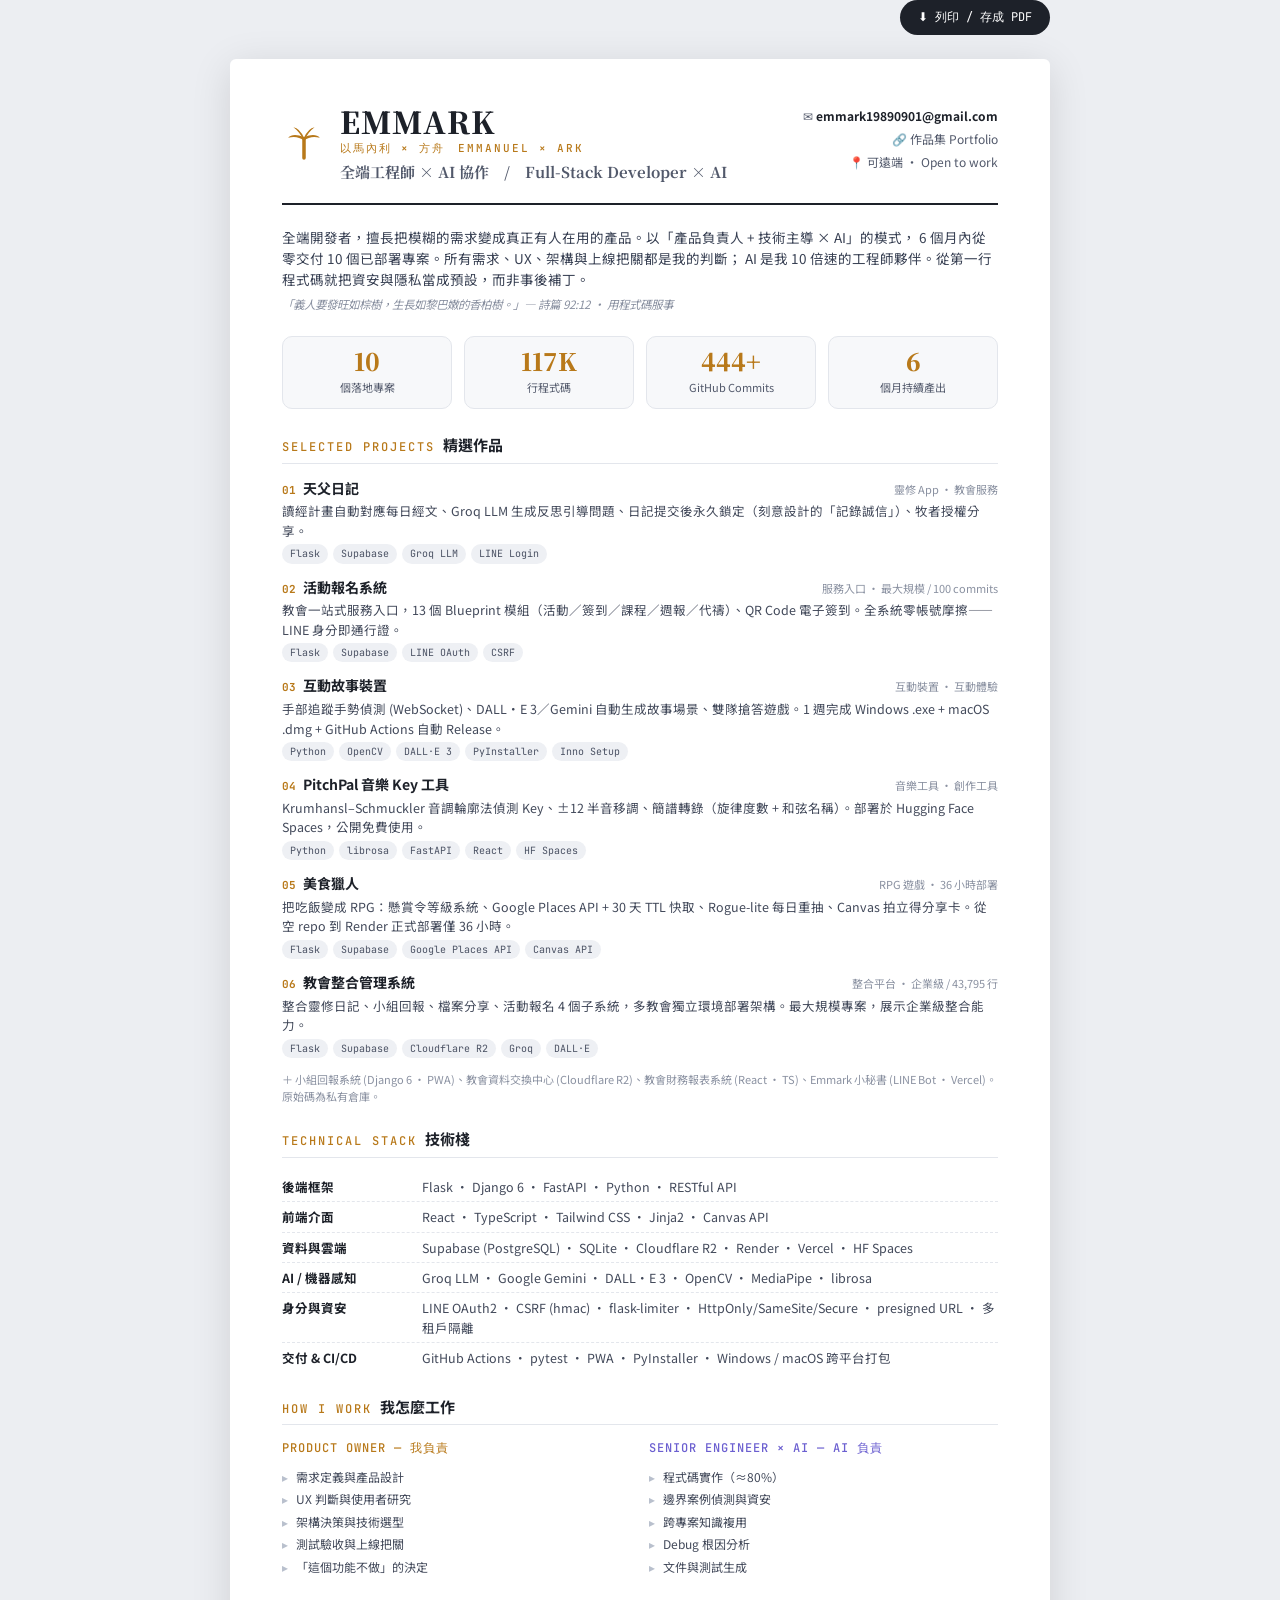
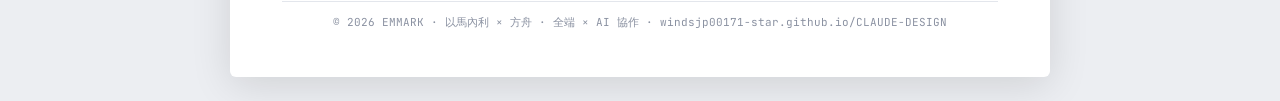
==== resume.html @ 955e8c06 "feat: 新增 LinkedIn 簡歷文案與一頁式可列印履歷 - linkedin-profile.md：LinkedIn 各區塊可複製文案（標題/關於/經歷/專案/技能） - resume.htm" ====
<!DOCTYPE html>
<html lang="zh-Hant">
<head>
<meta charset="utf-8">
<meta name="viewport" content="width=device-width, initial-scale=1">
<title>EMMARK · 履歷 — 全端工程師 × AI 協作</title>
<meta name="description" content="EMMARK 履歷 — 全端工程師 × AI 協作。6 個月 10 個部署專案、117K 行程式碼。">
<link rel="preconnect" href="https://fonts.googleapis.com">
<link rel="preconnect" href="https://fonts.gstatic.com" crossorigin>
<link href="https://fonts.googleapis.com/css2?family=JetBrains+Mono:wght@500&family=Noto+Sans+TC:wght@300;400;500;700&family=Noto+Serif+TC:wght@700;900&display=swap" rel="stylesheet">
<style>
  :root{
    --amber:#b8791a; --ink:#1d2129; --sub:#52596b; --line:#e3e6ec;
    --bg:#ffffff; --soft:#f7f8fa; --chip:#eef0f4;
  }
  *{margin:0;padding:0;box-sizing:border-box;}
  html{-webkit-print-color-adjust:exact;print-color-adjust:exact;}
  body{background:#eceef2;font-family:'Noto Sans TC',-apple-system,BlinkMacSystemFont,sans-serif;color:var(--ink);line-height:1.55;}
  .page{
    max-width:820px;margin:24px auto;background:var(--bg);
    padding:46px 52px;box-shadow:0 8px 40px rgba(0,0,0,.12);border-radius:6px;
  }
  /* ---- Header ---- */
  header{display:flex;justify-content:space-between;align-items:flex-start;gap:24px;
    border-bottom:2px solid var(--ink);padding-bottom:20px;margin-bottom:22px;}
  .brand{display:flex;align-items:center;gap:14px;}
  .palm{flex:0 0 auto;width:44px;height:44px;}
  .name{font-family:'Noto Serif TC',serif;font-weight:900;font-size:30px;letter-spacing:1px;line-height:1.1;}
  .name small{display:block;font-family:'JetBrains Mono',monospace;font-weight:500;
    font-size:11px;letter-spacing:2px;color:var(--amber);margin-top:4px;}
  .role{font-family:'Noto Serif TC',serif;font-weight:700;font-size:15px;color:var(--sub);margin-top:6px;}
  .contact{text-align:right;font-size:12px;color:var(--sub);line-height:1.9;white-space:nowrap;}
  .contact a{color:var(--sub);text-decoration:none;}
  .contact b{color:var(--ink);}
  /* ---- Summary ---- */
  .summary{font-size:13.5px;color:#384053;margin-bottom:6px;}
  .verse{font-size:11.5px;color:#8a91a1;font-style:italic;margin-bottom:22px;}
  /* ---- Stats ---- */
  .stats{display:grid;grid-template-columns:repeat(4,1fr);gap:12px;margin-bottom:24px;}
  .stat{background:var(--soft);border:1px solid var(--line);border-radius:10px;padding:12px 14px;text-align:center;}
  .stat .num{font-family:'Noto Serif TC',serif;font-weight:900;font-size:24px;color:var(--amber);line-height:1;}
  .stat .lab{font-size:11px;color:var(--sub);margin-top:6px;}
  /* ---- Section ---- */
  section{margin-bottom:22px;}
  h2{font-family:'JetBrains Mono',monospace;font-weight:500;font-size:12px;letter-spacing:2px;
    color:var(--amber);text-transform:uppercase;border-bottom:1px solid var(--line);
    padding-bottom:6px;margin-bottom:14px;display:flex;gap:8px;align-items:baseline;}
  h2 span{font-family:'Noto Sans TC';font-weight:700;font-size:15px;letter-spacing:0;color:var(--ink);}
  /* ---- Projects ---- */
  .proj{margin-bottom:13px;page-break-inside:avoid;}
  .proj-head{display:flex;justify-content:space-between;align-items:baseline;gap:10px;}
  .proj-name{font-weight:700;font-size:14px;}
  .proj-name em{font-style:normal;color:var(--amber);font-family:'JetBrains Mono',monospace;font-size:11px;margin-right:7px;}
  .proj-kind{font-size:11px;color:#8a91a1;white-space:nowrap;}
  .proj-desc{font-size:12.5px;color:#42495a;margin:2px 0 4px;}
  .tags{display:flex;flex-wrap:wrap;gap:5px;}
  .tag{font-family:'JetBrains Mono',monospace;font-size:10px;background:var(--chip);
    color:#4a5163;padding:2px 8px;border-radius:99px;}
  /* ---- Skills ---- */
  .skill-row{display:grid;grid-template-columns:128px 1fr;gap:12px;font-size:12.5px;
    padding:5px 0;border-bottom:1px dashed var(--line);}
  .skill-row:last-child{border-bottom:none;}
  .skill-cat{font-weight:700;color:var(--ink);}
  .skill-val{color:#42495a;}
  /* ---- How I work ---- */
  .work{display:grid;grid-template-columns:1fr 1fr;gap:18px;}
  .work h3{font-size:12px;font-family:'JetBrains Mono',monospace;font-weight:500;
    letter-spacing:1px;margin-bottom:8px;}
  .work .me h3{color:var(--amber);}
  .work .ai h3{color:#6b5fd0;}
  .work ul{list-style:none;font-size:12px;color:#42495a;}
  .work li{padding:2px 0 2px 14px;position:relative;}
  .work li::before{content:'▸';position:absolute;left:0;color:#b9c0cd;}
  /* ---- Footer ---- */
  footer{border-top:1px solid var(--line);padding-top:12px;margin-top:8px;
    font-size:11px;color:#8a91a1;text-align:center;font-family:'JetBrains Mono',monospace;}
  /* ---- Print ---- */
  .printbar{max-width:820px;margin:0 auto 0;text-align:right;}
  .printbar button{font-family:'JetBrains Mono',monospace;font-size:12px;cursor:pointer;
    background:var(--ink);color:#fff;border:none;padding:9px 18px;border-radius:99px;}
  @media print{
    body{background:#fff;}
    .page{box-shadow:none;margin:0;border-radius:0;max-width:none;padding:24px 28px;}
    .printbar{display:none;}
    @page{margin:12mm;}
  }
</style>
</head>
<body>

<div class="printbar"><button onclick="window.print()">⬇ 列印 / 存成 PDF</button></div>

<div class="page">
  <!-- HEADER -->
  <header>
    <div class="brand">
      <svg class="palm" viewBox="0 0 100 100" aria-hidden="true">
        <rect x="46" y="34" width="8" height="52" rx="4" fill="#b8791a"/>
        <path d="M50 34 Q24 24 14 36 Q34 30 50 42 Z" fill="#b8791a"/>
        <path d="M50 34 Q76 24 86 36 Q66 30 50 42 Z" fill="#b8791a"/>
        <path d="M50 36 Q40 14 26 12 Q42 24 50 44 Z" fill="#b8791a"/>
        <path d="M50 36 Q60 14 74 12 Q58 24 50 44 Z" fill="#b8791a"/>
      </svg>
      <div>
        <div class="name">EMMARK<small>以馬內利 × 方舟　EMMANUEL × ARK</small></div>
        <div class="role">全端工程師 × AI 協作　/　Full-Stack Developer × AI</div>
      </div>
    </div>
    <div class="contact">
      ✉ <a href="mailto:emmark19890901@gmail.com"><b>emmark19890901@gmail.com</b></a><br>
      🔗 <a href="https://windsjp00171-star.github.io/CLAUDE-DESIGN/">作品集 Portfolio</a><br>
      📍 可遠端 · Open to work
    </div>
  </header>

  <!-- SUMMARY -->
  <p class="summary">
    全端開發者，擅長把模糊的需求變成真正有人在用的產品。以「產品負責人 + 技術主導 × AI」的模式，
    6 個月內從零交付 10 個已部署專案。所有需求、UX、架構與上線把關都是我的判斷；
    AI 是我 10 倍速的工程師夥伴。從第一行程式碼就把資安與隱私當成預設，而非事後補丁。
  </p>
  <p class="verse">「義人要發旺如棕樹，生長如黎巴嫩的香柏樹。」— 詩篇 92:12 · 用程式碼服事</p>

  <!-- STATS -->
  <div class="stats">
    <div class="stat"><div class="num">10</div><div class="lab">個落地專案</div></div>
    <div class="stat"><div class="num">117K</div><div class="lab">行程式碼</div></div>
    <div class="stat"><div class="num">444+</div><div class="lab">GitHub Commits</div></div>
    <div class="stat"><div class="num">6</div><div class="lab">個月持續產出</div></div>
  </div>

  <!-- PROJECTS -->
  <section>
    <h2>Selected Projects <span>精選作品</span></h2>

    <div class="proj">
      <div class="proj-head"><div class="proj-name"><em>01</em>天父日記</div><div class="proj-kind">靈修 App · 教會服務</div></div>
      <div class="proj-desc">讀經計畫自動對應每日經文、Groq LLM 生成反思引導問題、日記提交後永久鎖定（刻意設計的「記錄誠信」）、牧者授權分享。</div>
      <div class="tags"><span class="tag">Flask</span><span class="tag">Supabase</span><span class="tag">Groq LLM</span><span class="tag">LINE Login</span></div>
    </div>

    <div class="proj">
      <div class="proj-head"><div class="proj-name"><em>02</em>活動報名系統</div><div class="proj-kind">服務入口 · 最大規模 / 100 commits</div></div>
      <div class="proj-desc">教會一站式服務入口，13 個 Blueprint 模組（活動／簽到／課程／週報／代禱）、QR Code 電子簽到。全系統零帳號摩擦——LINE 身分即通行證。</div>
      <div class="tags"><span class="tag">Flask</span><span class="tag">Supabase</span><span class="tag">LINE OAuth</span><span class="tag">CSRF</span></div>
    </div>

    <div class="proj">
      <div class="proj-head"><div class="proj-name"><em>03</em>互動故事裝置</div><div class="proj-kind">互動裝置 · 互動體驗</div></div>
      <div class="proj-desc">手部追蹤手勢偵測 (WebSocket)、DALL·E 3／Gemini 自動生成故事場景、雙隊搶答遊戲。1 週完成 Windows .exe + macOS .dmg + GitHub Actions 自動 Release。</div>
      <div class="tags"><span class="tag">Python</span><span class="tag">OpenCV</span><span class="tag">DALL·E 3</span><span class="tag">PyInstaller</span><span class="tag">Inno Setup</span></div>
    </div>

    <div class="proj">
      <div class="proj-head"><div class="proj-name"><em>04</em>PitchPal 音樂 Key 工具</div><div class="proj-kind">音樂工具 · 創作工具</div></div>
      <div class="proj-desc">Krumhansl–Schmuckler 音調輪廓法偵測 Key、±12 半音移調、簡譜轉錄（旋律度數 + 和弦名稱）。部署於 Hugging Face Spaces，公開免費使用。</div>
      <div class="tags"><span class="tag">Python</span><span class="tag">librosa</span><span class="tag">FastAPI</span><span class="tag">React</span><span class="tag">HF Spaces</span></div>
    </div>

    <div class="proj">
      <div class="proj-head"><div class="proj-name"><em>05</em>美食獵人</div><div class="proj-kind">RPG 遊戲 · 36 小時部署</div></div>
      <div class="proj-desc">把吃飯變成 RPG：懸賞令等級系統、Google Places API + 30 天 TTL 快取、Rogue-lite 每日重抽、Canvas 拍立得分享卡。從空 repo 到 Render 正式部署僅 36 小時。</div>
      <div class="tags"><span class="tag">Flask</span><span class="tag">Supabase</span><span class="tag">Google Places API</span><span class="tag">Canvas API</span></div>
    </div>

    <div class="proj">
      <div class="proj-head"><div class="proj-name"><em>06</em>教會整合管理系統</div><div class="proj-kind">整合平台 · 企業級 / 43,795 行</div></div>
      <div class="proj-desc">整合靈修日記、小組回報、檔案分享、活動報名 4 個子系統，多教會獨立環境部署架構。最大規模專案，展示企業級整合能力。</div>
      <div class="tags"><span class="tag">Flask</span><span class="tag">Supabase</span><span class="tag">Cloudflare R2</span><span class="tag">Groq</span><span class="tag">DALL·E</span></div>
    </div>

    <p style="font-size:11px;color:#8a91a1;margin-top:8px;">＋ 小組回報系統 (Django 6 · PWA)、教會資料交換中心 (Cloudflare R2)、教會財務報表系統 (React · TS)、Emmark 小秘書 (LINE Bot · Vercel)。原始碼為私有倉庫。</p>
  </section>

  <!-- SKILLS -->
  <section>
    <h2>Technical Stack <span>技術棧</span></h2>
    <div class="skill-row"><div class="skill-cat">後端框架</div><div class="skill-val">Flask · Django 6 · FastAPI · Python · RESTful API</div></div>
    <div class="skill-row"><div class="skill-cat">前端介面</div><div class="skill-val">React · TypeScript · Tailwind CSS · Jinja2 · Canvas API</div></div>
    <div class="skill-row"><div class="skill-cat">資料與雲端</div><div class="skill-val">Supabase (PostgreSQL) · SQLite · Cloudflare R2 · Render · Vercel · HF Spaces</div></div>
    <div class="skill-row"><div class="skill-cat">AI / 機器感知</div><div class="skill-val">Groq LLM · Google Gemini · DALL·E 3 · OpenCV · MediaPipe · librosa</div></div>
    <div class="skill-row"><div class="skill-cat">身分與資安</div><div class="skill-val">LINE OAuth2 · CSRF (hmac) · flask-limiter · HttpOnly/SameSite/Secure · presigned URL · 多租戶隔離</div></div>
    <div class="skill-row"><div class="skill-cat">交付 & CI/CD</div><div class="skill-val">GitHub Actions · pytest · PWA · PyInstaller · Windows / macOS 跨平台打包</div></div>
  </section>

  <!-- HOW I WORK -->
  <section>
    <h2>How I Work <span>我怎麼工作</span></h2>
    <div class="work">
      <div class="me">
        <h3>PRODUCT OWNER — 我負責</h3>
        <ul>
          <li>需求定義與產品設計</li>
          <li>UX 判斷與使用者研究</li>
          <li>架構決策與技術選型</li>
          <li>測試驗收與上線把關</li>
          <li>「這個功能不做」的決定</li>
        </ul>
      </div>
      <div class="ai">
        <h3>SENIOR ENGINEER × AI — AI 負責</h3>
        <ul>
          <li>程式碼實作（≈80%）</li>
          <li>邊界案例偵測與資安</li>
          <li>跨專案知識複用</li>
          <li>Debug 根因分析</li>
          <li>文件與測試生成</li>
        </ul>
      </div>
    </div>
  </section>

  <footer>© 2026 EMMARK · 以馬內利 × 方舟 · 全端 × AI 協作 · windsjp00171-star.github.io/CLAUDE-DESIGN</footer>
</div>

</body>
</html>
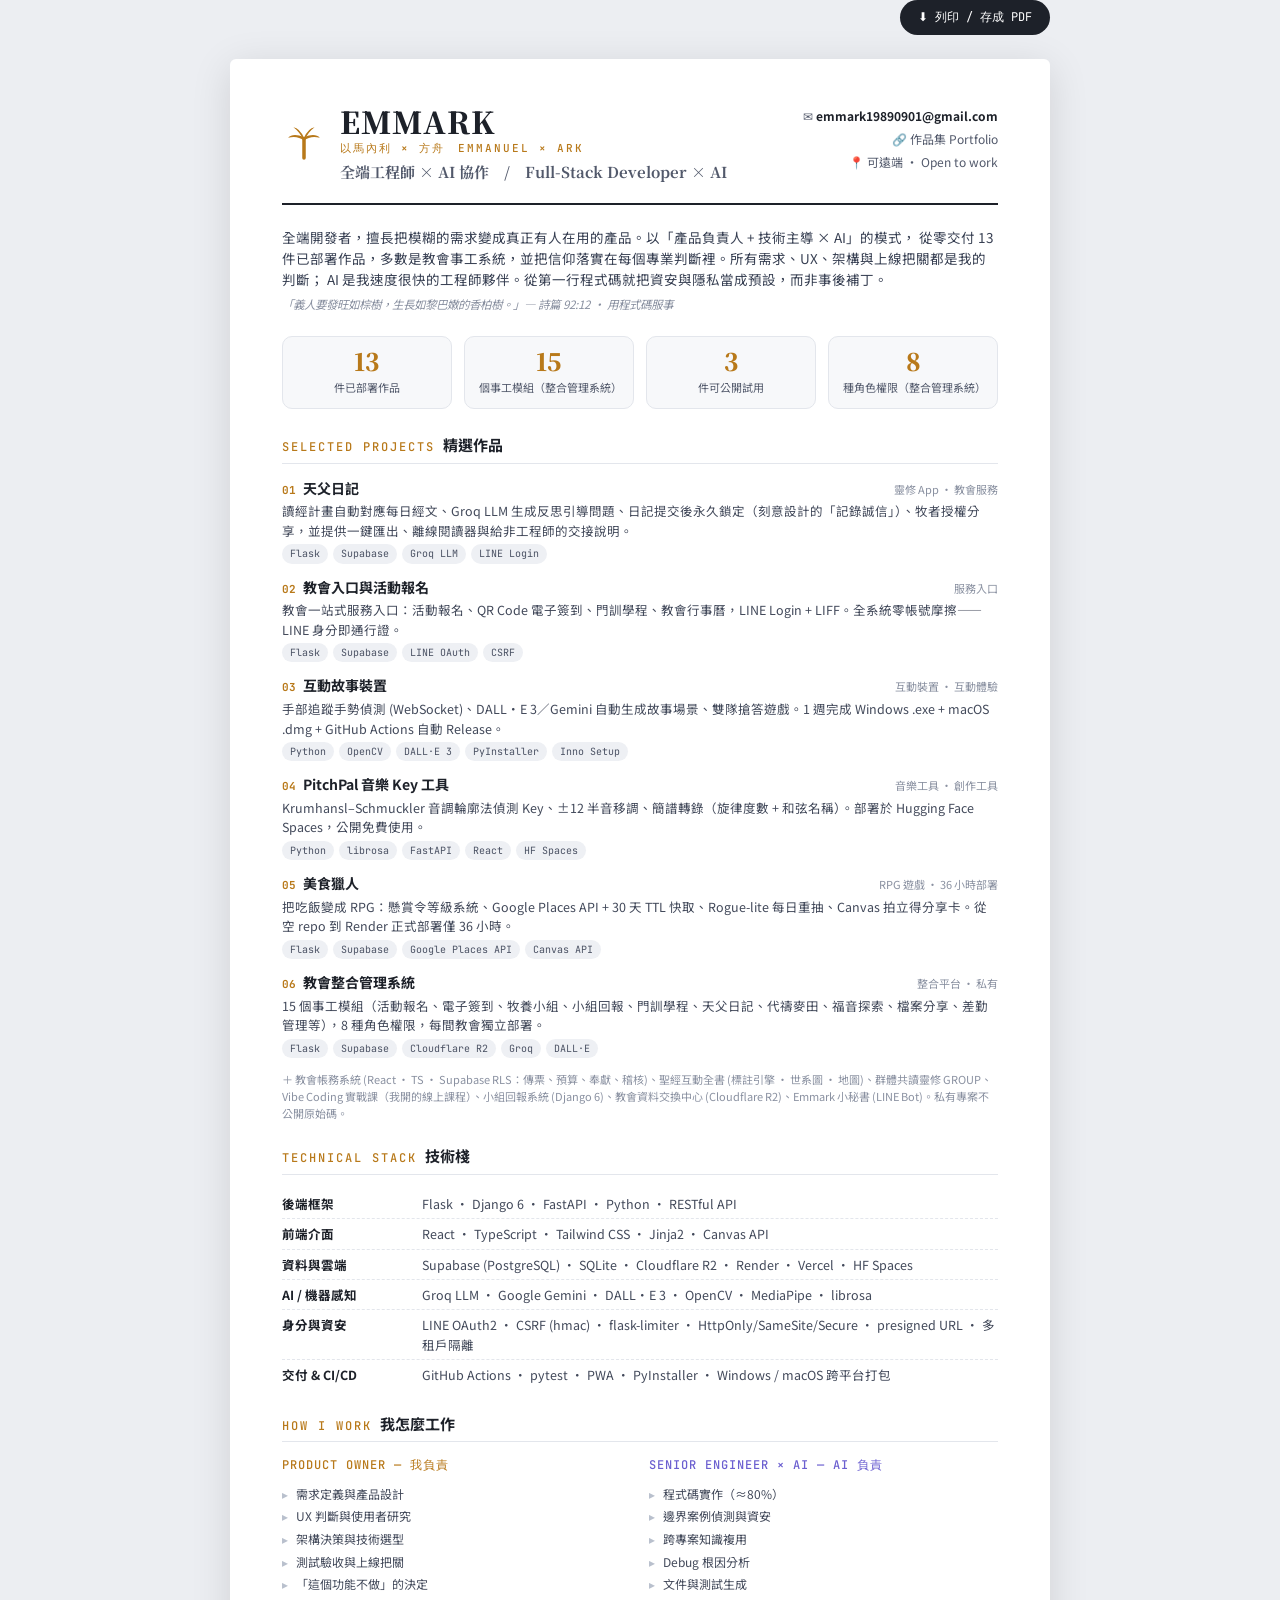
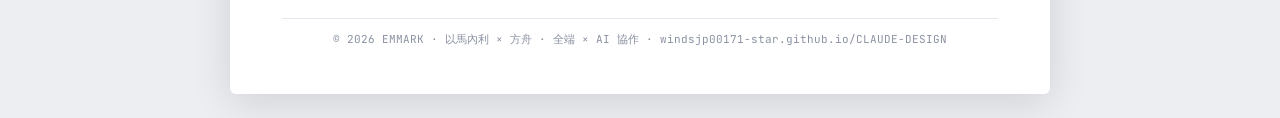
==== commit 2cef70d5: "docs: 同步更新履歷與 LinkedIn 文案 Co-Authored-By: Claude Sonnet 5.5 <noreply@anthropic.com> Claude-Session: " ====
--- a/resume.html
+++ b/resume.html
@@ -4,7 +4,7 @@
 <meta charset="utf-8">
 <meta name="viewport" content="width=device-width, initial-scale=1">
 <title>EMMARK · 履歷 — 全端工程師 × AI 協作</title>
-<meta name="description" content="EMMARK 履歷 — 全端工程師 × AI 協作。6 個月 10 個部署專案、117K 行程式碼。">
+<meta name="description" content="EMMARK 履歷 — 全端工程師 × AI 協作。13 件已部署作品，多數為教會事工系統。">
 <link rel="preconnect" href="https://fonts.googleapis.com">
 <link rel="preconnect" href="https://fonts.gstatic.com" crossorigin>
 <link href="https://fonts.googleapis.com/css2?family=JetBrains+Mono:wght@500&family=Noto+Sans+TC:wght@300;400;500;700&family=Noto+Serif+TC:wght@700;900&display=swap" rel="stylesheet">
@@ -116,17 +116,17 @@
   <!-- SUMMARY -->
   <p class="summary">
     全端開發者，擅長把模糊的需求變成真正有人在用的產品。以「產品負責人 + 技術主導 × AI」的模式，
-    6 個月內從零交付 10 個已部署專案。所有需求、UX、架構與上線把關都是我的判斷；
-    AI 是我 10 倍速的工程師夥伴。從第一行程式碼就把資安與隱私當成預設，而非事後補丁。
+    從零交付 13 件已部署作品，多數是教會事工系統，並把信仰落實在每個專業判斷裡。所有需求、UX、架構與上線把關都是我的判斷；
+    AI 是我速度很快的工程師夥伴。從第一行程式碼就把資安與隱私當成預設，而非事後補丁。
   </p>
   <p class="verse">「義人要發旺如棕樹，生長如黎巴嫩的香柏樹。」— 詩篇 92:12 · 用程式碼服事</p>
 
   <!-- STATS -->
   <div class="stats">
-    <div class="stat"><div class="num">10</div><div class="lab">個落地專案</div></div>
-    <div class="stat"><div class="num">117K</div><div class="lab">行程式碼</div></div>
-    <div class="stat"><div class="num">444+</div><div class="lab">GitHub Commits</div></div>
-    <div class="stat"><div class="num">6</div><div class="lab">個月持續產出</div></div>
+    <div class="stat"><div class="num">13</div><div class="lab">件已部署作品</div></div>
+    <div class="stat"><div class="num">15</div><div class="lab">個事工模組（整合管理系統）</div></div>
+    <div class="stat"><div class="num">3</div><div class="lab">件可公開試用</div></div>
+    <div class="stat"><div class="num">8</div><div class="lab">種角色權限（整合管理系統）</div></div>
   </div>
 
   <!-- PROJECTS -->
@@ -135,13 +135,13 @@
 
     <div class="proj">
       <div class="proj-head"><div class="proj-name"><em>01</em>天父日記</div><div class="proj-kind">靈修 App · 教會服務</div></div>
-      <div class="proj-desc">讀經計畫自動對應每日經文、Groq LLM 生成反思引導問題、日記提交後永久鎖定（刻意設計的「記錄誠信」）、牧者授權分享。</div>
+      <div class="proj-desc">讀經計畫自動對應每日經文、Groq LLM 生成反思引導問題、日記提交後永久鎖定（刻意設計的「記錄誠信」）、牧者授權分享，並提供一鍵匯出、離線閱讀器與給非工程師的交接說明。</div>
       <div class="tags"><span class="tag">Flask</span><span class="tag">Supabase</span><span class="tag">Groq LLM</span><span class="tag">LINE Login</span></div>
     </div>
 
     <div class="proj">
-      <div class="proj-head"><div class="proj-name"><em>02</em>活動報名系統</div><div class="proj-kind">服務入口 · 最大規模 / 100 commits</div></div>
-      <div class="proj-desc">教會一站式服務入口，13 個 Blueprint 模組（活動／簽到／課程／週報／代禱）、QR Code 電子簽到。全系統零帳號摩擦——LINE 身分即通行證。</div>
+      <div class="proj-head"><div class="proj-name"><em>02</em>教會入口與活動報名</div><div class="proj-kind">服務入口</div></div>
+      <div class="proj-desc">教會一站式服務入口：活動報名、QR Code 電子簽到、門訓學程、教會行事曆，LINE Login + LIFF。全系統零帳號摩擦——LINE 身分即通行證。</div>
       <div class="tags"><span class="tag">Flask</span><span class="tag">Supabase</span><span class="tag">LINE OAuth</span><span class="tag">CSRF</span></div>
     </div>
 
@@ -164,12 +164,12 @@
     </div>
 
     <div class="proj">
-      <div class="proj-head"><div class="proj-name"><em>06</em>教會整合管理系統</div><div class="proj-kind">整合平台 · 企業級 / 43,795 行</div></div>
-      <div class="proj-desc">整合靈修日記、小組回報、檔案分享、活動報名 4 個子系統，多教會獨立環境部署架構。最大規模專案，展示企業級整合能力。</div>
+      <div class="proj-head"><div class="proj-name"><em>06</em>教會整合管理系統</div><div class="proj-kind">整合平台 · 私有</div></div>
+      <div class="proj-desc">15 個事工模組（活動報名、電子簽到、牧養小組、小組回報、門訓學程、天父日記、代禱麥田、福音探索、檔案分享、差勤管理等），8 種角色權限，每間教會獨立部署。</div>
       <div class="tags"><span class="tag">Flask</span><span class="tag">Supabase</span><span class="tag">Cloudflare R2</span><span class="tag">Groq</span><span class="tag">DALL·E</span></div>
     </div>
 
-    <p style="font-size:11px;color:#8a91a1;margin-top:8px;">＋ 小組回報系統 (Django 6 · PWA)、教會資料交換中心 (Cloudflare R2)、教會財務報表系統 (React · TS)、Emmark 小秘書 (LINE Bot · Vercel)。原始碼為私有倉庫。</p>
+    <p style="font-size:11px;color:#8a91a1;margin-top:8px;">＋ 教會帳務系統 (React · TS · Supabase RLS：傳票、預算、奉獻、稽核)、聖經互動全書 (標註引擎 · 世系圖 · 地圖)、群體共讀靈修 GROUP、Vibe Coding 實戰課（我開的線上課程）、小組回報系統 (Django 6)、教會資料交換中心 (Cloudflare R2)、Emmark 小秘書 (LINE Bot)。私有專案不公開原始碼。</p>
   </section>
 
   <!-- SKILLS -->
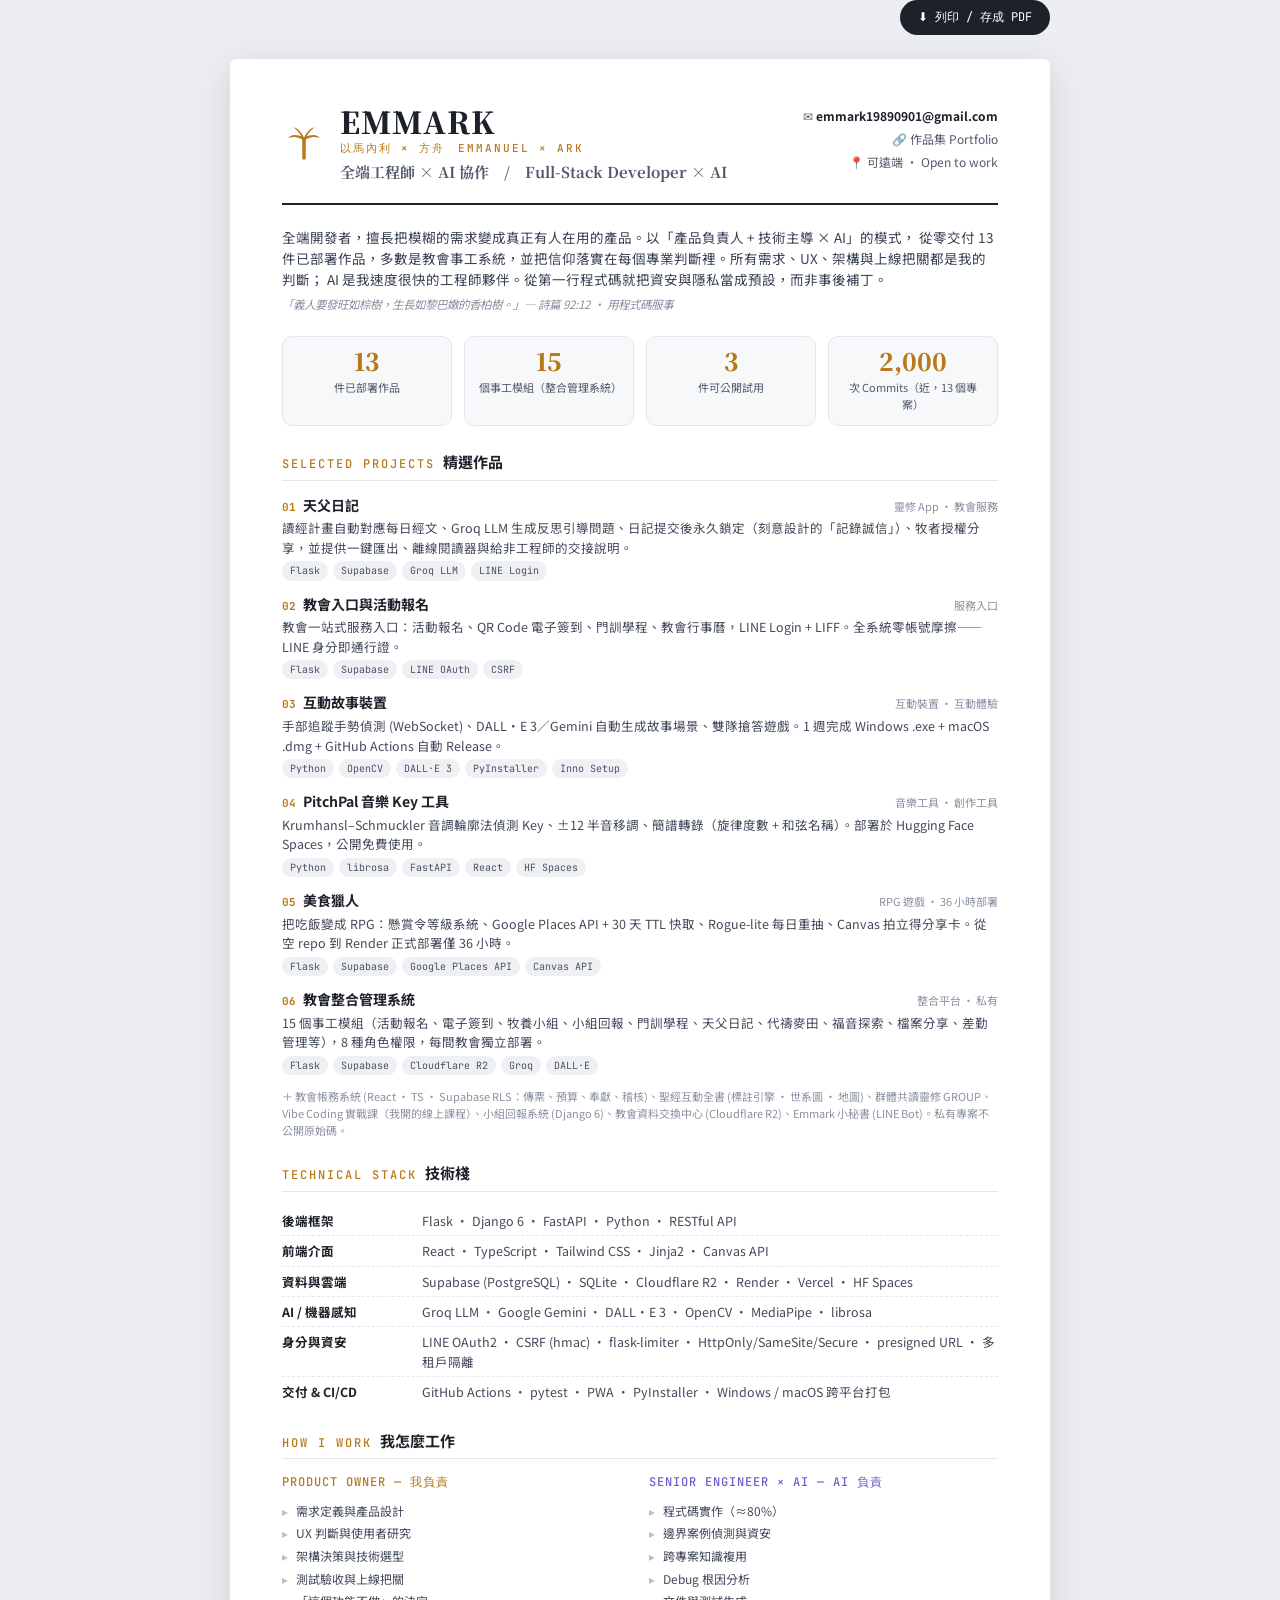
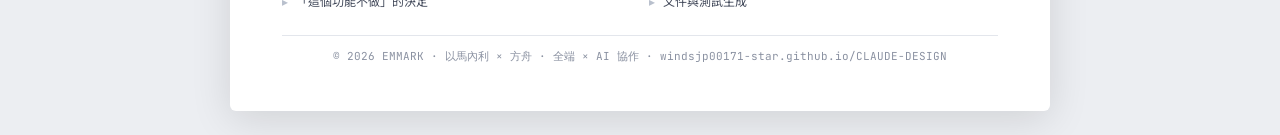
==== commit eaaefb7b: "docs: 加入重算後的 commit 數（近 2,000 次），不列行數 Co-Authored-By: Claude Sonnet 5.5 <noreply@anthropic.com> Clau" ====
--- a/resume.html
+++ b/resume.html
@@ -126,7 +126,7 @@
     <div class="stat"><div class="num">13</div><div class="lab">件已部署作品</div></div>
     <div class="stat"><div class="num">15</div><div class="lab">個事工模組（整合管理系統）</div></div>
     <div class="stat"><div class="num">3</div><div class="lab">件可公開試用</div></div>
-    <div class="stat"><div class="num">8</div><div class="lab">種角色權限（整合管理系統）</div></div>
+    <div class="stat"><div class="num">2,000</div><div class="lab">次 Commits（近，13 個專案）</div></div>
   </div>
 
   <!-- PROJECTS -->
